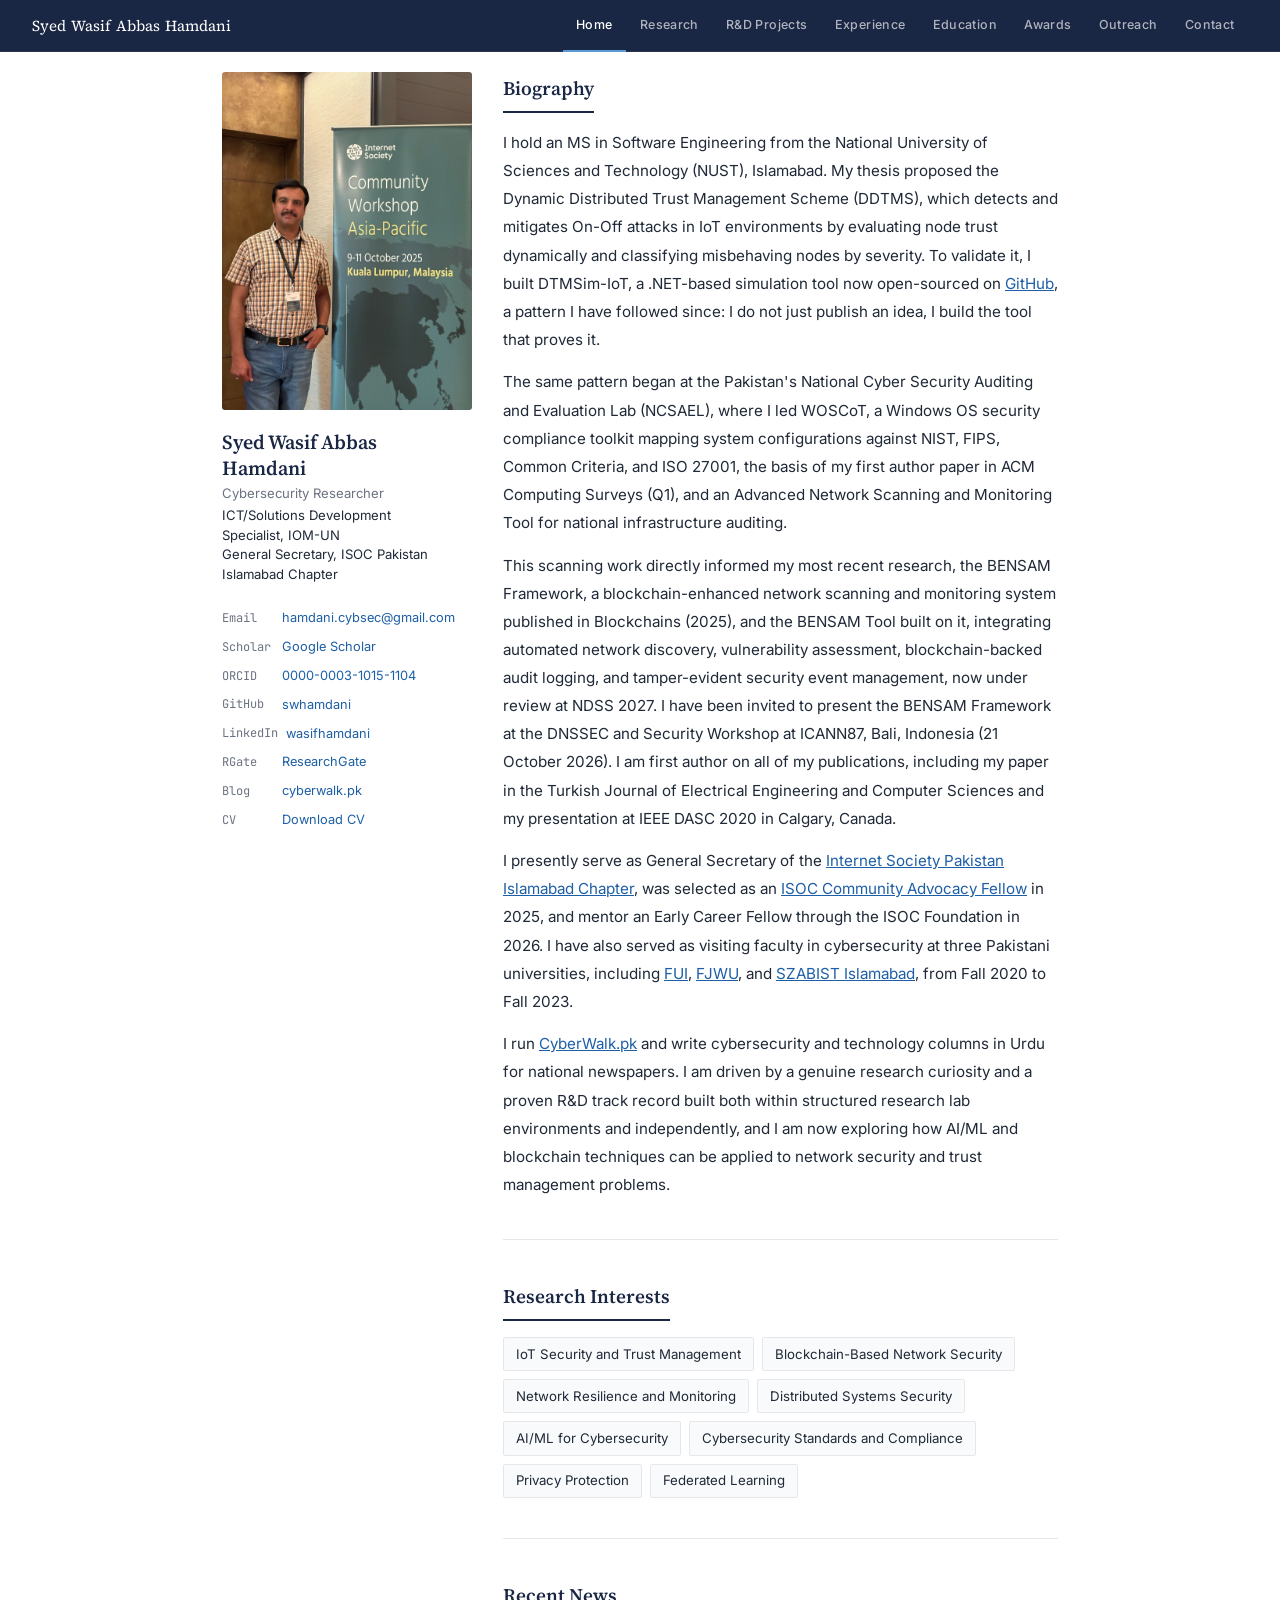
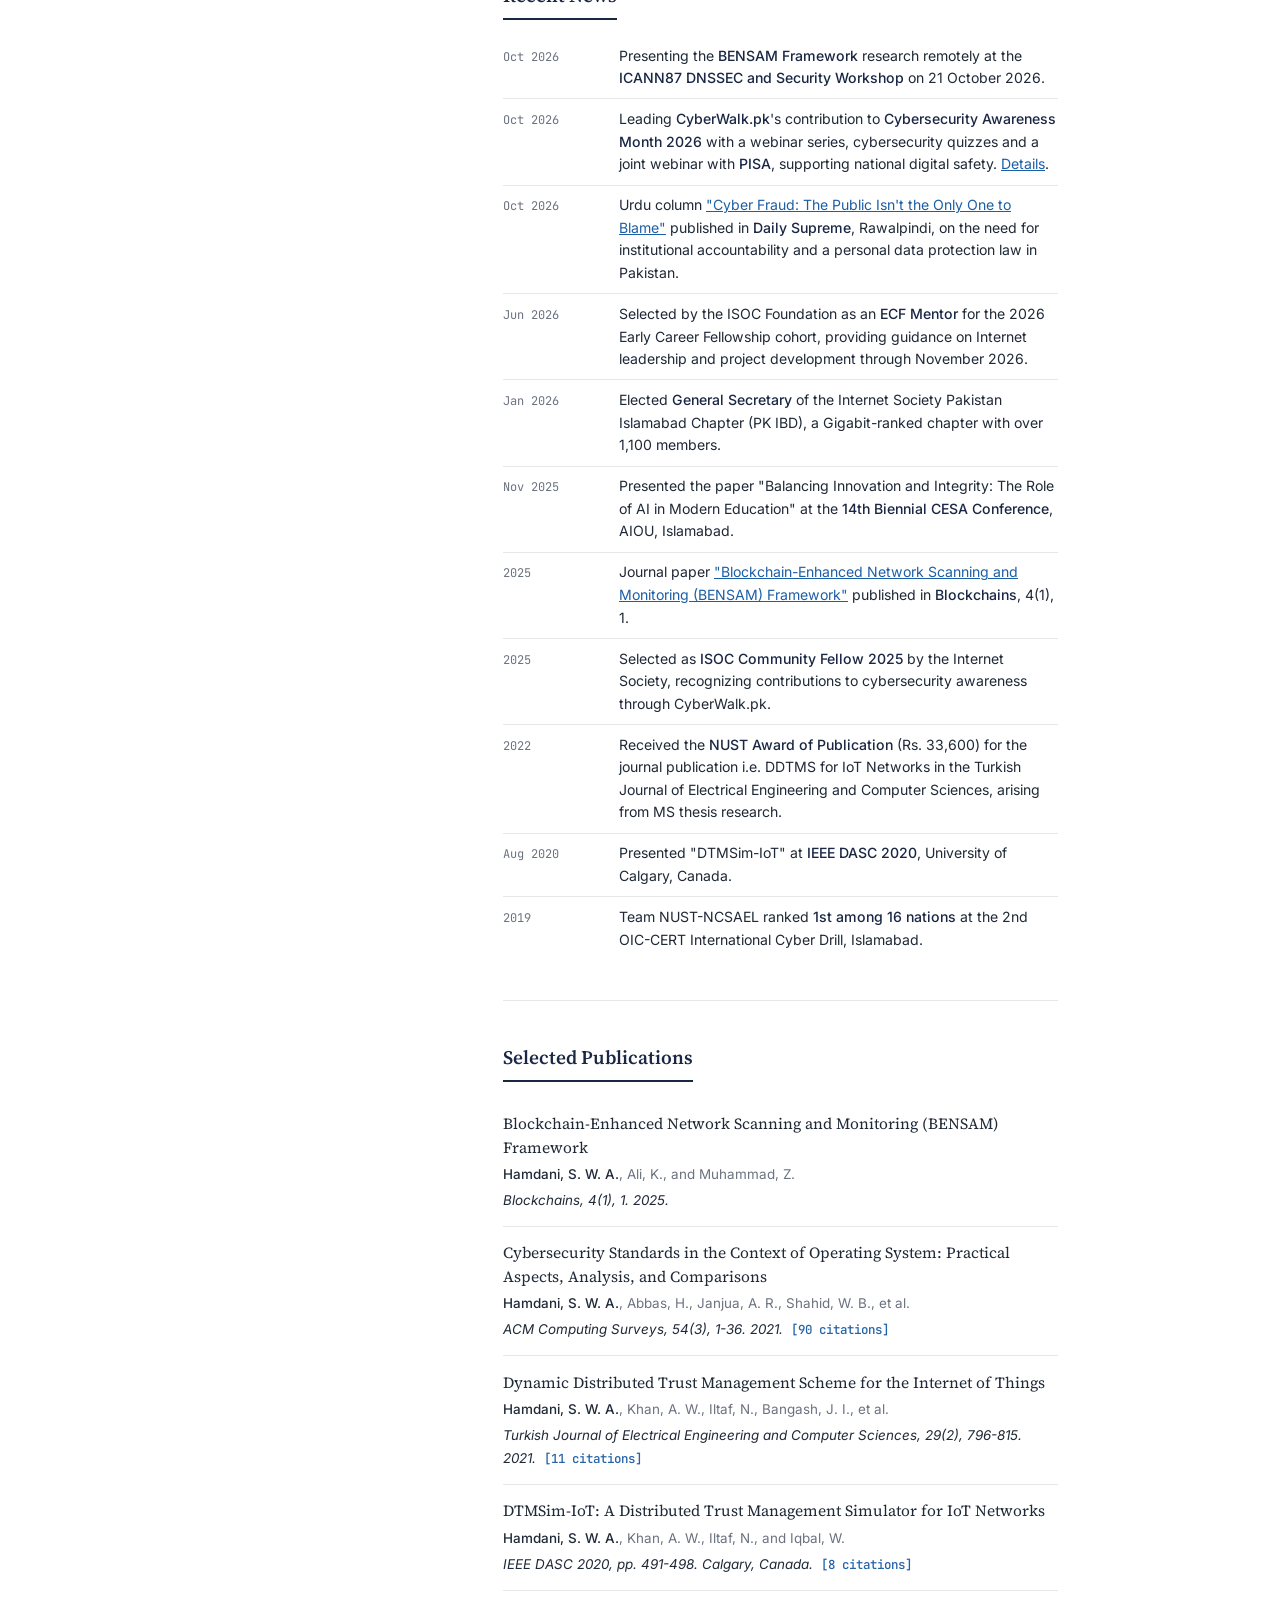
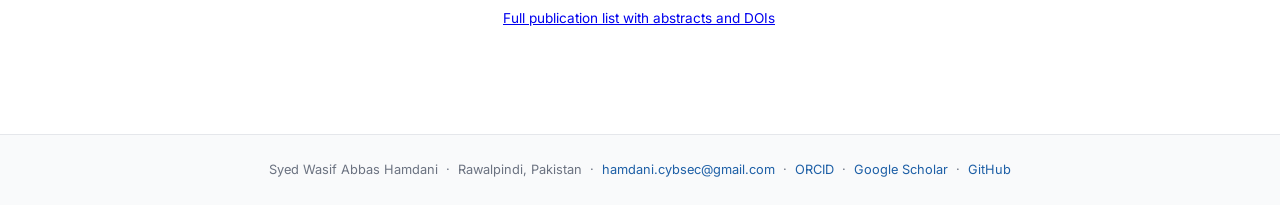
==== index.html @ 5c8330c9 "Update index.html" ====
<!DOCTYPE html>
<html lang="en">
<head>
<meta charset="UTF-8">
<meta name="viewport" content="width=device-width, initial-scale=1.0">
<title>Syed Wasif Abbas Hamdani</title>
<link rel="preconnect" href="https://fonts.googleapis.com">
<link href="https://fonts.googleapis.com/css2?family=Source+Serif+4:ital,wght@0,300;0,400;0,600;1,400&family=Inter:wght@400;500&family=JetBrains+Mono:wght@400;500&display=swap" rel="stylesheet">
<style>
:root {
  --navy:  #1a2744;
  --blue:  #2563a8;
  --link:  #1d5fa6;
  --text:  #1f2937;
  --muted: #6b7280;
  --rule:  #e5e7eb;
  --bg:    #ffffff;
  --soft:  #f9fafb;
}
*, *::before, *::after { box-sizing: border-box; margin: 0; padding: 0; }
html { scroll-behavior: smooth; }
body {
  font-family: 'Inter', sans-serif;
  background: var(--bg);
  color: var(--text);
  font-size: 15px;
  line-height: 1.7;
}

/* NAV */
nav {
  position: fixed; top: 0; left: 0; right: 0; z-index: 100;
  background: var(--navy);
  padding: 0 2rem;
  display: flex; align-items: center; justify-content: space-between;
  height: 52px;
  border-bottom: 1px solid rgba(255,255,255,0.07);
}
.nav-brand {
  font-family: 'Source Serif 4', serif;
  color: #fff; font-size: 0.95rem; font-weight: 400;
  text-decoration: none; letter-spacing: 0.01em;
}
.nav-links { display: flex; }
.nav-links a {
  color: rgba(255,255,255,0.65);
  text-decoration: none; font-size: 0.78rem;
  font-weight: 500; letter-spacing: 0.03em;
  padding: 0 0.85rem; height: 52px;
  display: flex; align-items: center;
  border-bottom: 2px solid transparent;
  transition: color 0.15s, border-color 0.15s;
}
.nav-links a:hover, .nav-links a.active {
  color: #fff; border-bottom-color: #5b9bd5;
}
.nav-toggle {
  display: none; flex-direction: column;
  justify-content: center; gap: 5px;
  width: 34px; height: 34px; cursor: pointer;
  background: none; border: none;
}
.nav-toggle span {
  display: block; width: 20px; height: 1.5px;
  background: rgba(255,255,255,0.8);
  transition: transform 0.2s, opacity 0.2s;
}
.nav-toggle.open span:nth-child(1) { transform: translateY(6.5px) rotate(45deg); }
.nav-toggle.open span:nth-child(2) { opacity: 0; }
.nav-toggle.open span:nth-child(3) { transform: translateY(-6.5px) rotate(-45deg); }

/* LAYOUT */
.page-wrap {
  max-width: 900px; margin: 0 auto;
  padding: 4.5rem 2rem 4rem;
  display: grid;
  grid-template-columns: 225px 1fr;
  gap: 3.5rem;
  align-items: start;
}

/* SIDEBAR */
.sidebar { position: sticky; top: 4.5rem; }
.sidebar-photo {
  margin-bottom: 1.2rem;
  line-height: 0;
}
.sidebar-photo-placeholder {
  font-size: 0.72rem; color: var(--muted);
  text-align: center; padding: 1rem;
  font-family: 'JetBrains Mono', monospace;
  line-height: 1.5;
}
.sidebar-name {
  font-family: 'Source Serif 4', serif;
  font-size: 1.25rem; font-weight: 600;
  color: var(--navy); margin-bottom: 0.2rem;
  line-height: 1.3;
}
.sidebar-title {
  font-size: 0.82rem; color: var(--muted);
  margin-bottom: 0.15rem; line-height: 1.5;
}
.sidebar-org {
  font-size: 0.82rem; color: var(--text);
  margin-bottom: 1.2rem; line-height: 1.5;
}
.sidebar-links { list-style: none; }
.sidebar-links li {
  display: flex; align-items: center; gap: 0.5rem;
  padding: 0.22rem 0;
  font-size: 0.8rem;
}
.sidebar-links a {
  color: var(--link); text-decoration: none;
}
.sidebar-links a:hover { text-decoration: underline; }
.sidebar-links .lbl {
  color: var(--muted); font-size: 0.75rem;
  min-width: 52px; font-family: 'JetBrains Mono', monospace;
}

/* MAIN CONTENT */
.content section {
  padding-bottom: 2.5rem;
  margin-bottom: 2.5rem;
  border-bottom: 1px solid var(--rule);
}
.content section:last-child { border-bottom: none; margin-bottom: 0; }

.content h2 {
  font-family: 'Source Serif 4', serif;
  font-size: 1.2rem; font-weight: 600;
  color: var(--navy); margin-bottom: 1rem;
  padding-bottom: 0.4rem;
  border-bottom: 2px solid var(--navy);
  display: inline-block;
}

/* BIO */
.bio p { font-size: 0.95rem; line-height: 1.85; margin-bottom: 0.9rem; color: var(--text); }
.bio p:last-child { margin-bottom: 0; }
.bio a { color: var(--link); }
.bio a:hover { text-decoration: underline; }

/* NEWS */
.news-list { list-style: none; }
.news-item {
  display: grid; grid-template-columns: 100px 1fr;
  gap: 1rem; padding: 0.55rem 0;
  border-bottom: 1px solid var(--rule);
  font-size: 0.88rem; line-height: 1.6;
  align-items: baseline;
}
.news-item:last-child { border-bottom: none; }
.news-date {
  font-family: 'JetBrains Mono', monospace;
  font-size: 0.75rem; color: var(--muted);
  white-space: nowrap; padding-top: 0.05rem;
}
.news-text { color: var(--text); }
.news-text a { color: var(--link); }
.news-text a:hover { text-decoration: underline; }
.news-text strong { color: var(--navy); font-weight: 500; }

/* PUBLICATIONS */
.pub-entry {
  padding: 0.9rem 0;
  border-bottom: 1px solid var(--rule);
  font-size: 0.9rem;
}
.pub-entry:last-child { border-bottom: none; }
.pub-title {
  font-family: 'Source Serif 4', serif;
  font-size: 0.97rem; color: var(--text);
  margin-bottom: 0.25rem; line-height: 1.5;
}
.pub-title a { color: var(--text); text-decoration: none; }
.pub-title a:hover { color: var(--link); text-decoration: underline; }
.pub-authors { font-size: 0.84rem; color: var(--muted); margin-bottom: 0.2rem; }
.pub-authors strong { color: var(--text); font-weight: 500; }
.pub-venue {
  font-size: 0.84rem; color: var(--text);
  font-style: italic;
}
.pub-venue .pub-note {
  font-style: normal; font-size: 0.78rem;
  color: var(--blue); font-weight: 500;
  font-family: 'JetBrains Mono', monospace;
  margin-left: 0.5rem;
}

/* INTERESTS */
.interests-list {
  list-style: none;
  display: flex; flex-wrap: wrap; gap: 0.5rem;
}
.interests-list li {
  font-size: 0.83rem; color: var(--text);
  background: var(--soft);
  border: 1px solid var(--rule);
  padding: 0.3rem 0.75rem;
  border-radius: 2px;
}

/* FOOTER */
footer {
  background: var(--soft); border-top: 1px solid var(--rule);
  padding: 1.5rem 2rem;
  text-align: center; font-size: 0.8rem; color: var(--muted);
}
footer a { color: var(--link); text-decoration: none; }
footer a:hover { text-decoration: underline; }

/* MOBILE */
@media (max-width: 700px) {
  nav { padding: 0 1.2rem; }
  .nav-toggle { display: flex; }
  .nav-links {
    display: none; position: fixed;
    top: 52px; left: 0; right: 0;
    background: var(--navy);
    flex-direction: column;
    border-top: 1px solid rgba(255,255,255,0.08);
    z-index: 99;
  }
  .nav-links.open { display: flex; }
  .nav-links a {
    height: 48px; padding: 0 1.5rem;
    border-bottom: 1px solid rgba(255,255,255,0.06);
    font-size: 0.85rem;
  }
  .page-wrap {
    grid-template-columns: 1fr;
    padding: 4rem 1.3rem 3rem;
    gap: 2rem;
  }
  .sidebar { position: static; }
  .sidebar-photo img { width: 175px; height: auto; }
  .news-item { grid-template-columns: 80px 1fr; gap: 0.6rem; }
}
</style>
</head>
<body>

<nav>
  <a href="index.html" class="nav-brand">Syed Wasif Abbas Hamdani</a>
  <button class="nav-toggle" id="navToggle" aria-label="Toggle menu">
    <span></span><span></span><span></span>
  </button>
  <div class="nav-links" id="navLinks">
    <a href="index.html" class="active">Home</a>
    <a href="research.html">Research</a>
    <a href="projects.html">R&D Projects</a>
    <a href="experience.html">Experience</a>
    <a href="education.html">Education</a>
    <a href="awards.html">Awards</a>
    <a href="outreach.html">Outreach</a>
    <a href="contact.html">Contact</a>
  </div>
</nav>

<div class="page-wrap">

  <!-- SIDEBAR -->
  <aside class="sidebar">
    <div class="sidebar-photo">
      <img src="Wasif.jpg" alt="Syed Wasif Abbas Hamdani" style="width:250px;height:auto;border-radius:3px;display:block;">
    </div>
    <div class="sidebar-name">Syed Wasif Abbas Hamdani</div>
    <div class="sidebar-title">Cybersecurity Researcher</div>
    <div class="sidebar-org">ICT/Solutions Development Specialist, IOM-UN<br>General Secretary, ISOC Pakistan Islamabad Chapter</div>
    <ul class="sidebar-links">
      <li><span class="lbl">Email</span><a href="mailto:hamdani.cybsec@gmail.com">hamdani.cybsec@gmail.com</a></li>
      <li><span class="lbl">Scholar</span><a href="https://scholar.google.com/citations?user=LyV-tMEAAAAJ&hl=en" target="_blank">Google Scholar</a></li>
      <li><span class="lbl">ORCID</span><a href="https://orcid.org/0000-0003-1015-1104" target="_blank">0000-0003-1015-1104</a></li>
      <li><span class="lbl">GitHub</span><a href="https://github.com/swhamdani" target="_blank">swhamdani</a></li>
      <li><span class="lbl">LinkedIn</span><a href="https://www.linkedin.com/in/wasifhamdani/" target="_blank">wasifhamdani</a></li>
      <li><span class="lbl">RGate</span><a href="https://www.researchgate.net/profile/Syed-Wasif-Abbas-Hamdani-2" target="_blank">ResearchGate</a></li>
      <li><span class="lbl">Blog</span><a href="https://cyberwalk.pk" target="_blank">cyberwalk.pk</a></li>
      <li><span class="lbl">CV</span><a href="contact.html">Download CV</a></li>
    </ul>
  </aside>

  <!-- MAIN -->
  <main class="content">

<section>
      <h2>Biography</h2>
       <div class="bio"> 
          <p>I hold an MS in Software Engineering from the National University of Sciences and Technology (NUST), Islamabad. My thesis proposed the Dynamic Distributed Trust Management Scheme (DDTMS), which detects and mitigates On-Off attacks in IoT environments by evaluating node trust dynamically and classifying misbehaving nodes by severity. To validate it, I built DTMSim-IoT, a .NET-based simulation tool now open-sourced on <a href="https://github.com/swhamdani/DTMSim-IoT" target="_blank">GitHub</a>, a pattern I have followed since: I do not just publish an idea, I build the tool that proves it.</p>
          <p>The same pattern began at the Pakistan's National Cyber Security Auditing and Evaluation Lab (NCSAEL), where I led WOSCoT, a Windows OS security compliance toolkit mapping system configurations against NIST, FIPS, Common Criteria, and ISO 27001, the basis of my first author paper in ACM Computing Surveys (Q1), and an Advanced Network Scanning and Monitoring Tool for national infrastructure auditing.</p>
          <p>This scanning work directly informed my most recent research, the BENSAM Framework, a blockchain-enhanced network scanning and monitoring system published in Blockchains (2025), and the BENSAM Tool built on it, integrating automated network discovery, vulnerability assessment, blockchain-backed audit logging, and tamper-evident security event management, now under review at NDSS 2027. I have been invited to present the BENSAM Framework at the DNSSEC and Security Workshop at ICANN87, Bali, Indonesia (21 October 2026). I am first author on all of my publications, including my paper in the Turkish Journal of Electrical Engineering and Computer Sciences and my presentation at IEEE DASC 2020 in Calgary, Canada.</p>
          <p>I presently serve as General Secretary of the <a href="https://isoc.pk" target="_blank">Internet Society Pakistan Islamabad Chapter</a>, was selected as an <a href="https://www.internetsociety.org/fellowships/community/2025-fellows/" target="_blank">ISOC Community Advocacy Fellow</a> in 2025, and mentor an Early Career Fellow through the ISOC Foundation in 2026. I have also served as visiting faculty in cybersecurity at three Pakistani universities, including <a href="https://fui.edu.pk/" target="_blank">FUI</a>, <a href="https://fjwu.edu.pk/" target="_blank">FJWU</a>, and <a href="https://szabist.edu.pk/" target="_blank">SZABIST Islamabad</a>, from Fall 2020 to Fall 2023.</p>
          <p>I run <a href="https://cyberwalk.pk" target="_blank">CyberWalk.pk</a> and write cybersecurity and technology columns in Urdu for national newspapers. I am driven by a genuine research curiosity and a proven R&amp;D track record built both within structured research lab environments and independently, and I am now exploring how AI/ML and blockchain techniques can be applied to network security and trust management problems.</p>
      </div>
  </section>

    <section>
      <h2>Research Interests</h2>
      <ul class="interests-list">
        <li>IoT Security and Trust Management</li>
        <li>Blockchain-Based Network Security</li>
        <li>Network Resilience and Monitoring</li>
        <li>Distributed Systems Security</li>
        <li>AI/ML for Cybersecurity</li>
        <li>Cybersecurity Standards and Compliance</li>
        <li>Privacy Protection</li>
        <li>Federated Learning</li>
      </ul>
    </section>

    <section>
      <h2>Recent News</h2>
      <ul class="news-list">
        <li class="news-item">
          <span class="news-date">Oct 2026</span>
          <span class="news-text">Presenting the <strong>BENSAM Framework</strong> research remotely at the <strong>ICANN87 DNSSEC and Security Workshop</strong> on 21 October 2026.</span>
        </li> 
        <li class="news-item">
          <span class="news-date">Oct 2026</span>
          <span class="news-text">Leading <strong>CyberWalk.pk</strong>'s contribution to <strong>Cybersecurity Awareness Month 2026</strong> with a webinar series, cybersecurity quizzes and a joint webinar with <strong>PISA</strong>, supporting national digital safety. <a href="https://cyberwalk.pk/cybersecurity-awareness-month-2026/" target="_blank">Details</a>.</span>
        </li>
        <li class="news-item">
          <span class="news-date">Oct 2026</span>
          <span class="news-text">Urdu column <a href="https://lnkd.in/p/dSUcxvEj" target="_blank">"Cyber Fraud: The Public Isn't the Only One to Blame"</a> published in <strong>Daily Supreme</strong>, Rawalpindi, on the need for institutional accountability and a personal data protection law in Pakistan.</span>
        </li>
        <li class="news-item">
          <span class="news-date">Jun 2026</span>
          <span class="news-text">Selected by the ISOC Foundation as an <strong>ECF Mentor</strong> for the 2026 Early Career Fellowship cohort, providing guidance on Internet leadership and project development through November 2026.</span>
        </li>
        <li class="news-item">
          <span class="news-date">Jan 2026</span>
          <span class="news-text">Elected <strong>General Secretary</strong> of the Internet Society Pakistan Islamabad Chapter (PK IBD), a Gigabit-ranked chapter with over 1,100 members.</span>
        </li>
        <li class="news-item">
          <span class="news-date">Nov 2025</span>
          <span class="news-text">Presented the paper "Balancing Innovation and Integrity: The Role of AI in Modern Education" at the <strong>14th Biennial CESA Conference</strong>, AIOU, Islamabad.</span>
        </li>
        <li class="news-item">
          <span class="news-date">2025</span>
          <span class="news-text">Journal paper <a href="https://www.mdpi.com/2813-5288/4/1/1" target="_blank">"Blockchain-Enhanced Network Scanning and Monitoring (BENSAM) Framework"</a> published in <strong>Blockchains</strong>, 4(1), 1.</span>
        </li>
        <li class="news-item">
          <span class="news-date">2025</span>
          <span class="news-text">Selected as <strong>ISOC Community Fellow 2025</strong> by the Internet Society, recognizing contributions to cybersecurity awareness through CyberWalk.pk.</span>
        </li>
        <li class="news-item">
          <span class="news-date">2022</span>
          <span class="news-text">Received the <strong>NUST Award of Publication</strong> (Rs. 33,600) for the journal publication i.e. DDTMS for IoT Networks in the Turkish Journal of Electrical Engineering and Computer Sciences, arising from MS thesis research.</span>
        </li>
        <li class="news-item">
          <span class="news-date">Aug 2020</span>
          <span class="news-text">Presented "DTMSim-IoT" at <strong>IEEE DASC 2020</strong>, University of Calgary, Canada.</span>
        </li>
        <li class="news-item">
          <span class="news-date">2019</span>
          <span class="news-text">Team NUST-NCSAEL ranked <strong>1st among 16 nations</strong> at the 2nd OIC-CERT International Cyber Drill, Islamabad.</span>
        </li>
      </ul>
    </section>

    <section>
      <h2>Selected Publications</h2>

      <div class="pub-entry">
        <div class="pub-title"><a href="https://www.mdpi.com/2813-5288/4/1/1" target="_blank">Blockchain-Enhanced Network Scanning and Monitoring (BENSAM) Framework</a></div>
        <div class="pub-authors"><strong>Hamdani, S. W. A.</strong>, Ali, K., and Muhammad, Z.</div>
        <div class="pub-venue">Blockchains, 4(1), 1. 2025.</div>
      </div>

      <div class="pub-entry">
        <div class="pub-title"><a href="https://dl.acm.org/doi/10.1145/3442480" target="_blank">Cybersecurity Standards in the Context of Operating System: Practical Aspects, Analysis, and Comparisons</a></div>
        <div class="pub-authors"><strong>Hamdani, S. W. A.</strong>, Abbas, H., Janjua, A. R., Shahid, W. B., et al.</div>
        <div class="pub-venue">ACM Computing Surveys, 54(3), 1-36. 2021.<span class="pub-note">[90 citations]</span></div>
      </div>

      <div class="pub-entry">
        <div class="pub-title"><a href="https://journals.tubitak.gov.tr/elektrik/vol29/iss2/21/" target="_blank">Dynamic Distributed Trust Management Scheme for the Internet of Things</a></div>
        <div class="pub-authors"><strong>Hamdani, S. W. A.</strong>, Khan, A. W., Iltaf, N., Bangash, J. I., et al.</div>
        <div class="pub-venue">Turkish Journal of Electrical Engineering and Computer Sciences, 29(2), 796-815. 2021.<span class="pub-note">[11 citations]</span></div>
      </div>

      <div class="pub-entry">
        <div class="pub-title"><a href="https://ieeexplore.ieee.org/document/9251132/" target="_blank">DTMSim-IoT: A Distributed Trust Management Simulator for IoT Networks</a></div>
        <div class="pub-authors"><strong>Hamdani, S. W. A.</strong>, Khan, A. W., Iltaf, N., and Iqbal, W.</div>
        <div class="pub-venue">IEEE DASC 2020, pp. 491-498. Calgary, Canada.<span class="pub-note">[8 citations]</span></div>
      </div>

      <p style="margin-top:1rem; font-size:0.85rem;"><a href="research.html">Full publication list with abstracts and DOIs</a></p>
    </section>

  </main>
</div>

<footer>
  <p>Syed Wasif Abbas Hamdani &nbsp;·&nbsp; Rawalpindi, Pakistan &nbsp;·&nbsp;
  <a href="mailto:hamdani.cybsec@gmail.com">hamdani.cybsec@gmail.com</a> &nbsp;·&nbsp;
  <a href="https://orcid.org/0000-0003-1015-1104" target="_blank">ORCID</a> &nbsp;·&nbsp;
  <a href="https://scholar.google.com/citations?user=LyV-tMEAAAAJ&hl=en" target="_blank">Google Scholar</a> &nbsp;·&nbsp;
  <a href="https://github.com/swhamdani" target="_blank">GitHub</a>
  </p>
</footer>

<script>
  const toggle = document.getElementById('navToggle');
  const links  = document.getElementById('navLinks');
  toggle.addEventListener('click', () => {
    toggle.classList.toggle('open');
    links.classList.toggle('open');
  });
  links.querySelectorAll('a').forEach(a => a.addEventListener('click', () => {
    toggle.classList.remove('open');
    links.classList.remove('open');
  }));
</script>
</body>
</html>
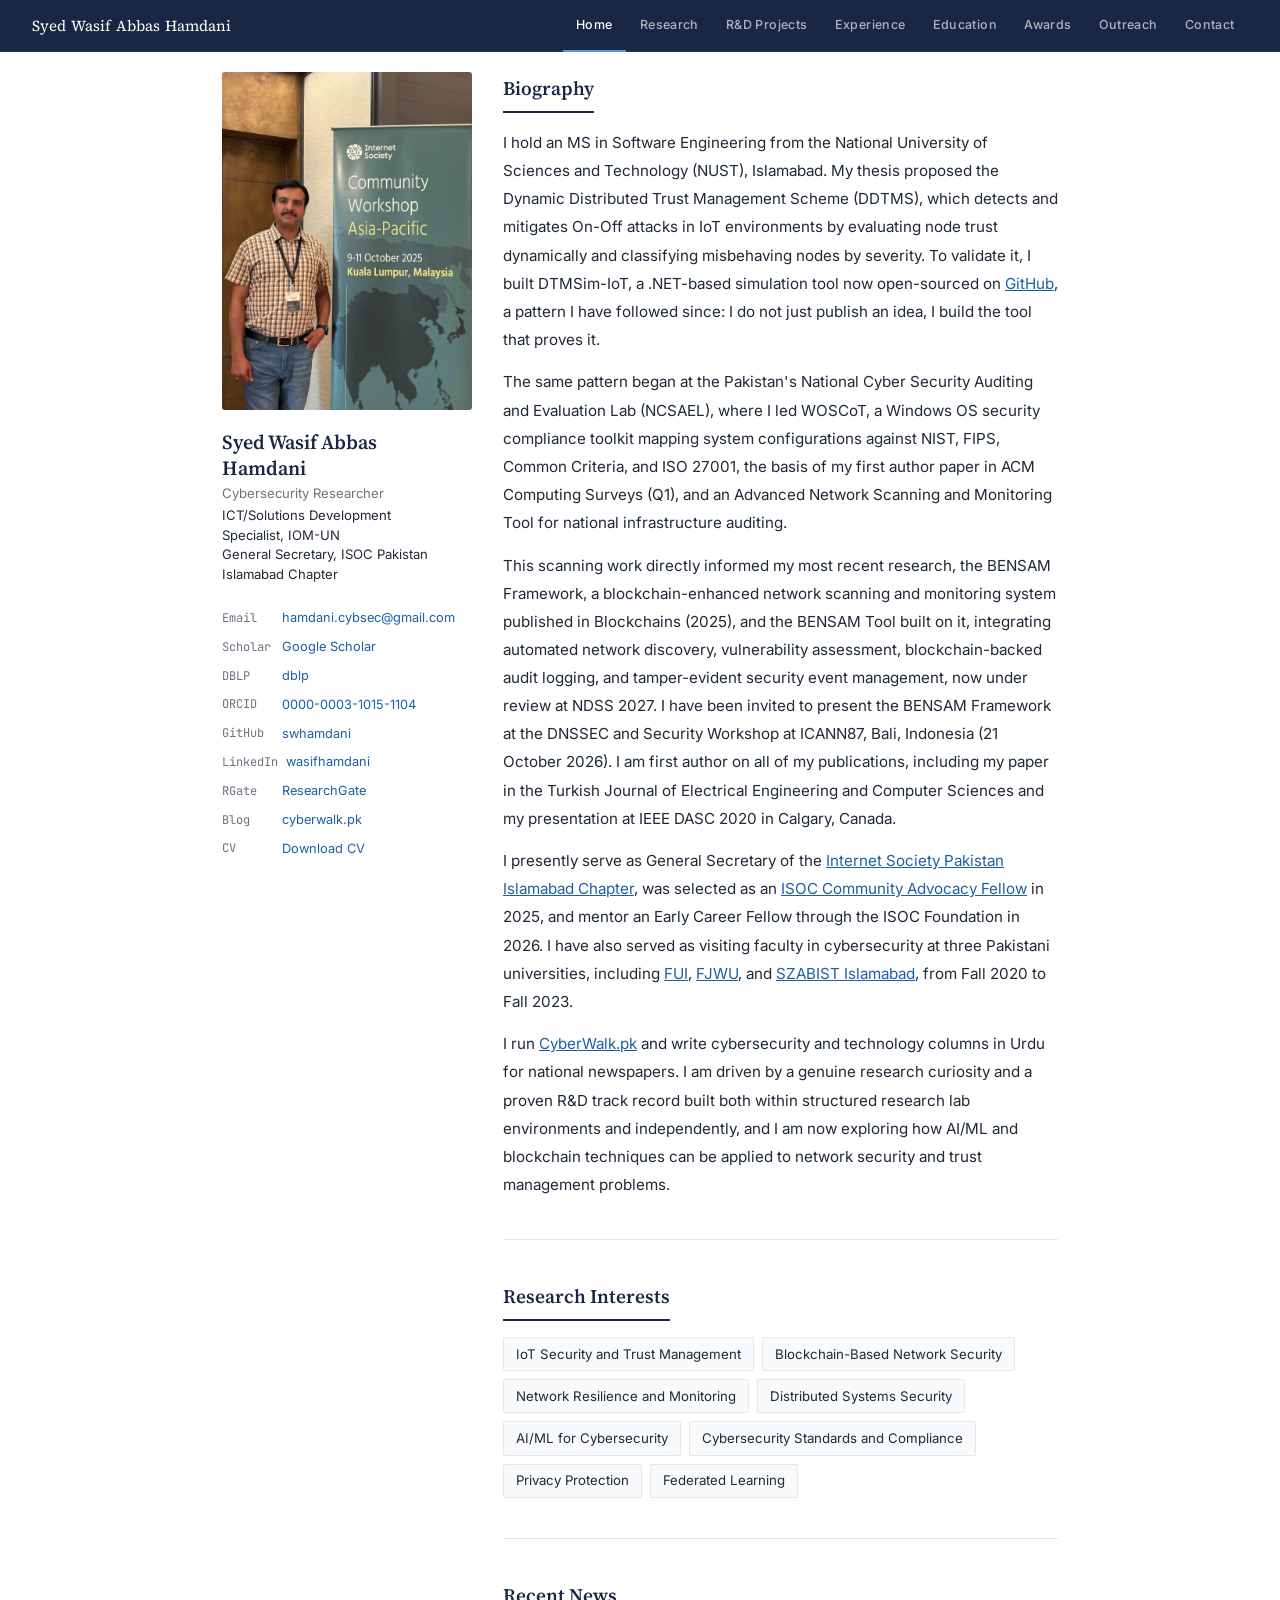
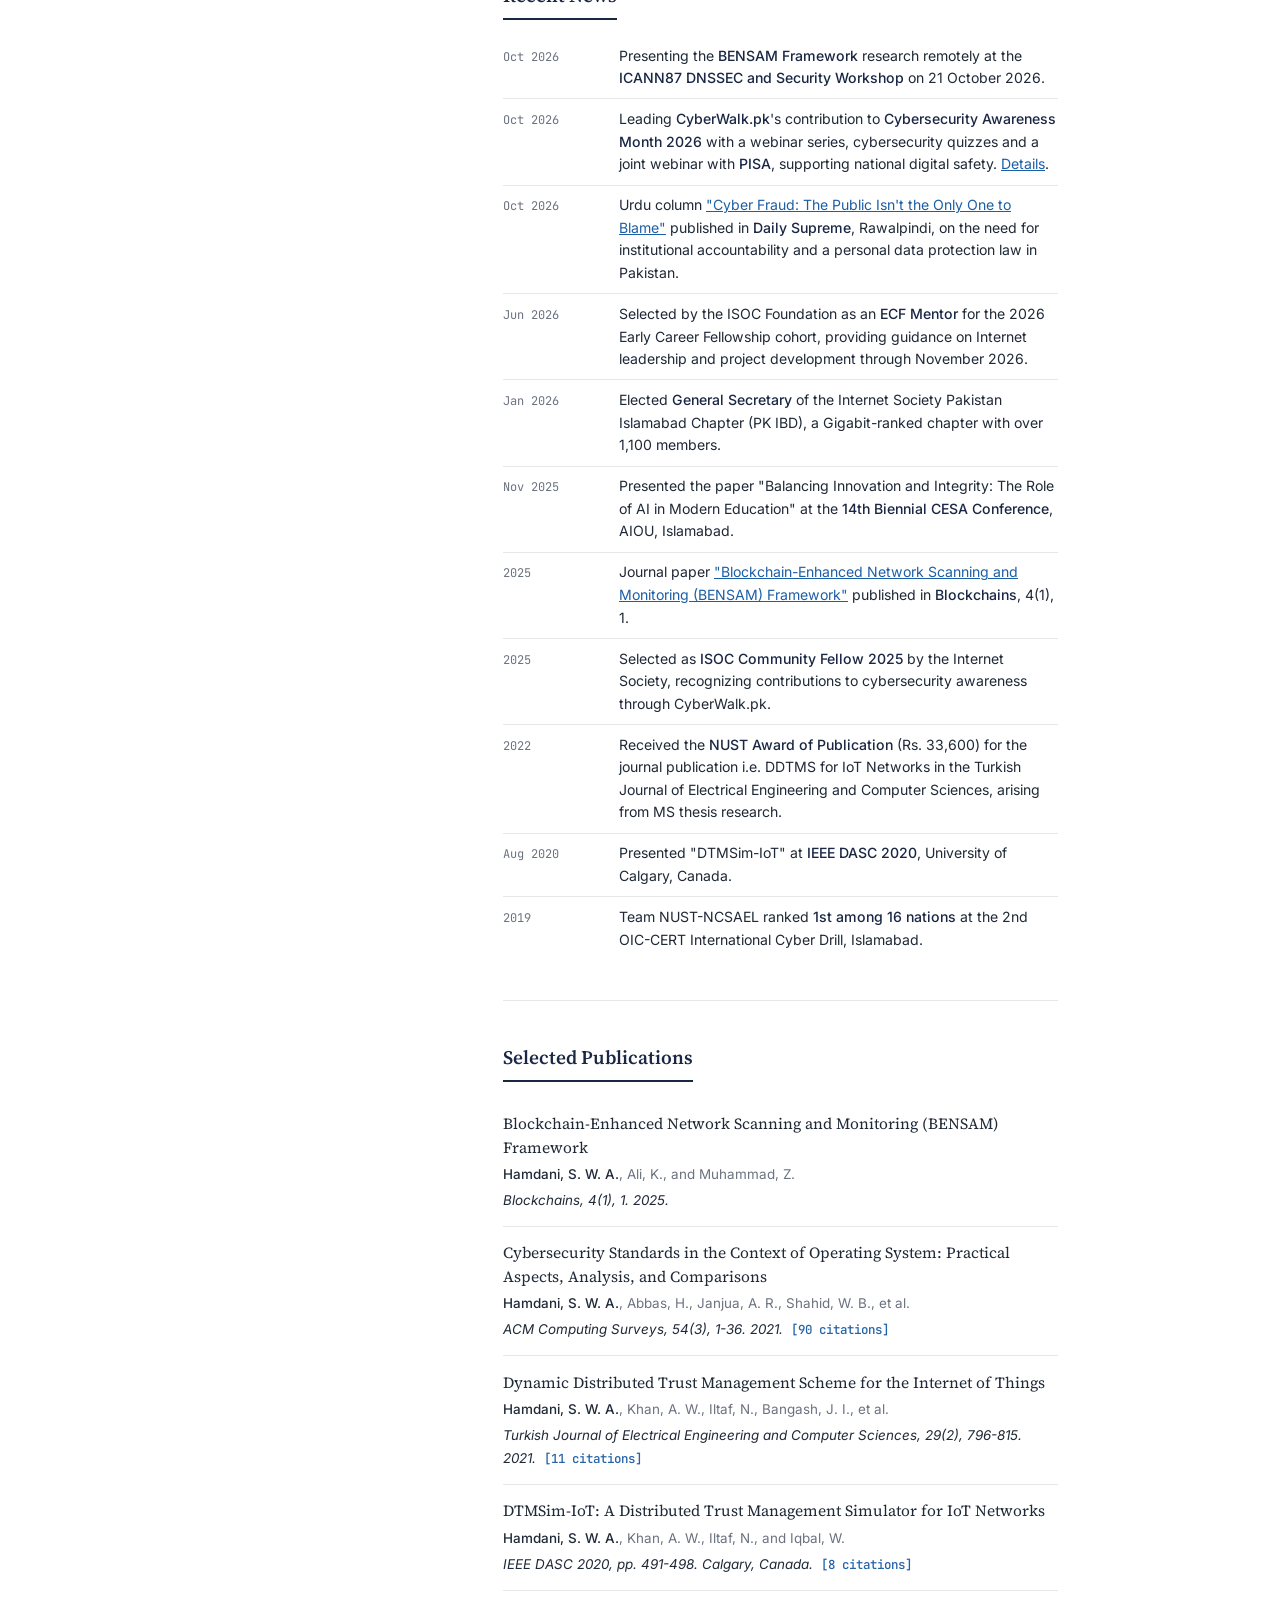
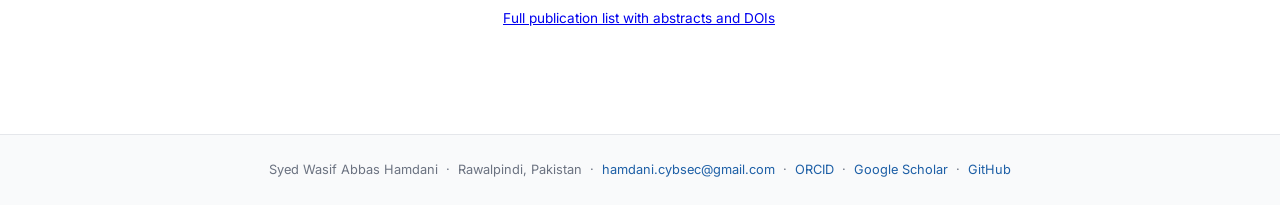
==== commit 6b94c69f: "Update index.html" ====
--- a/index.html
+++ b/index.html
@@ -273,6 +273,7 @@
     <ul class="sidebar-links">
       <li><span class="lbl">Email</span><a href="mailto:hamdani.cybsec@gmail.com">hamdani.cybsec@gmail.com</a></li>
       <li><span class="lbl">Scholar</span><a href="https://scholar.google.com/citations?user=LyV-tMEAAAAJ&hl=en" target="_blank">Google Scholar</a></li>
+      <li><span class="lbl">DBLP</span><a href="https://dblp.org/pid/279/0079.html" target="_blank">dblp</a></li>
       <li><span class="lbl">ORCID</span><a href="https://orcid.org/0000-0003-1015-1104" target="_blank">0000-0003-1015-1104</a></li>
       <li><span class="lbl">GitHub</span><a href="https://github.com/swhamdani" target="_blank">swhamdani</a></li>
       <li><span class="lbl">LinkedIn</span><a href="https://www.linkedin.com/in/wasifhamdani/" target="_blank">wasifhamdani</a></li>
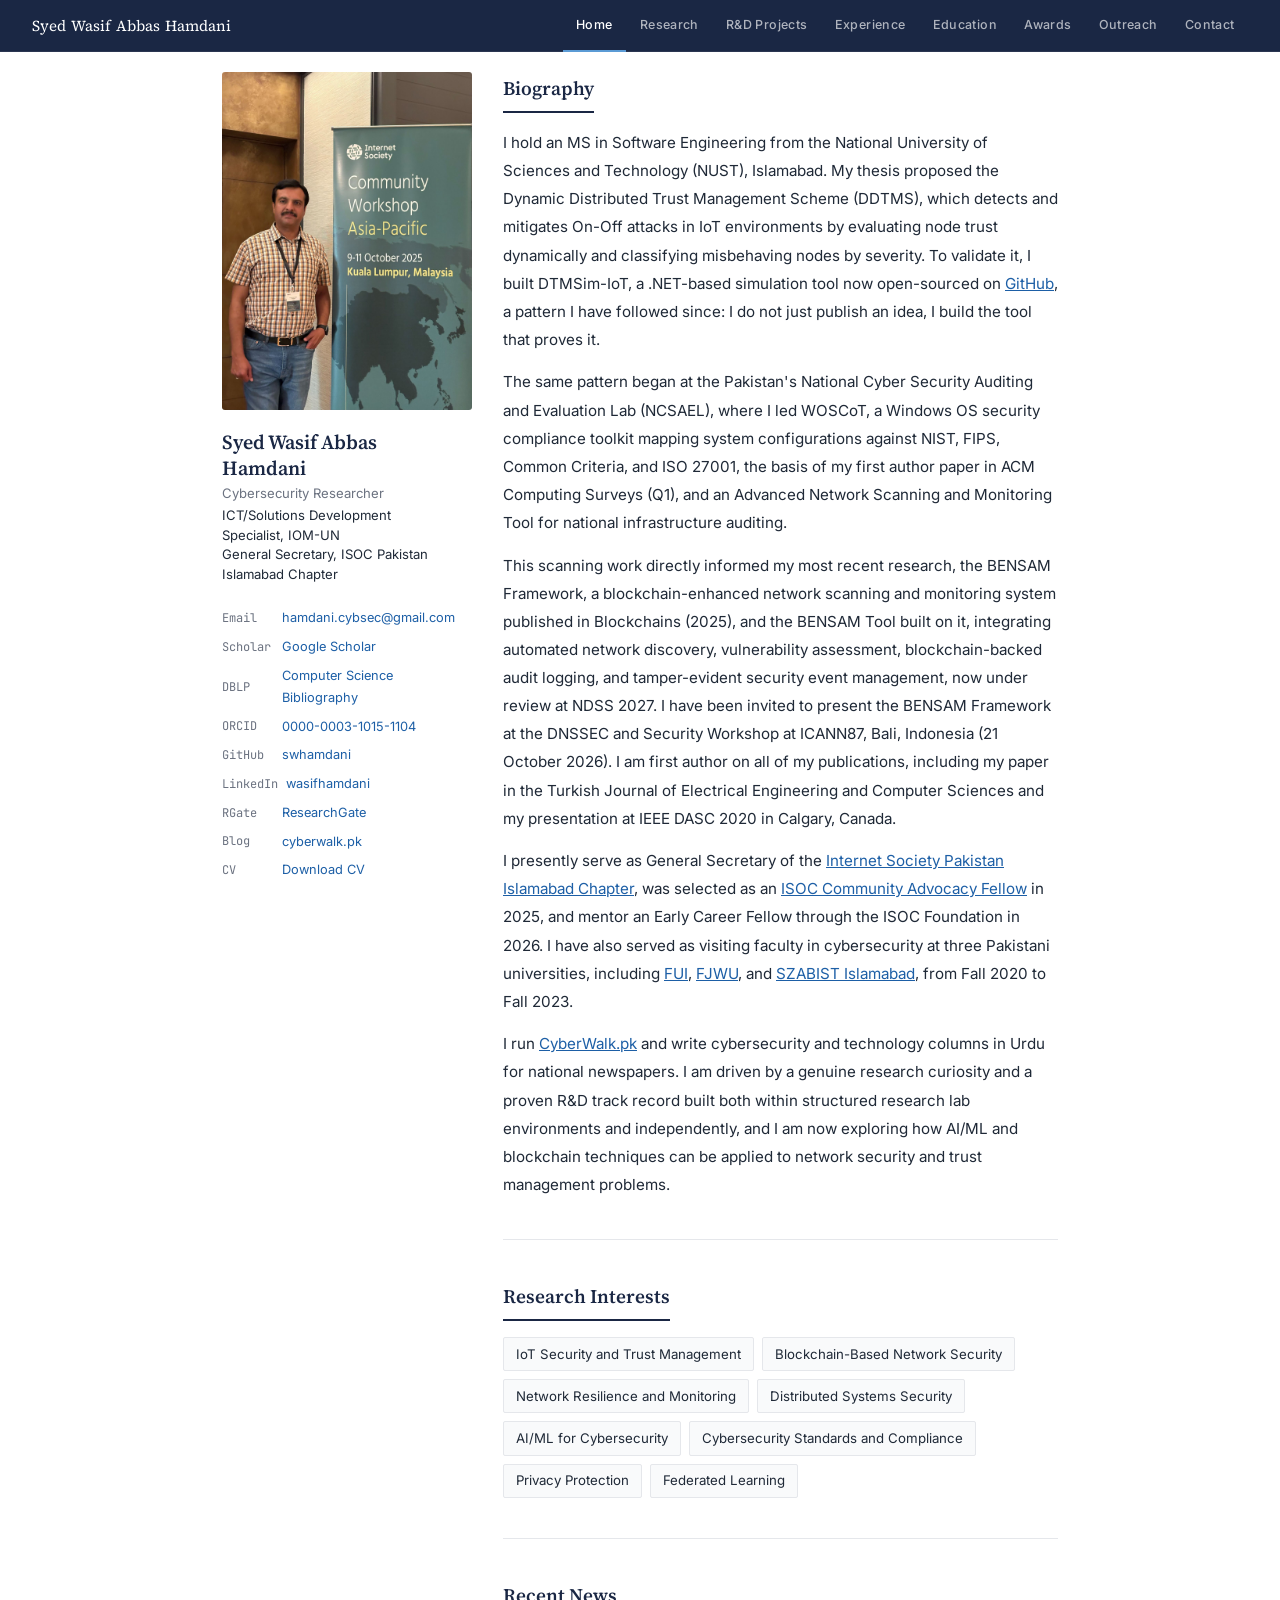
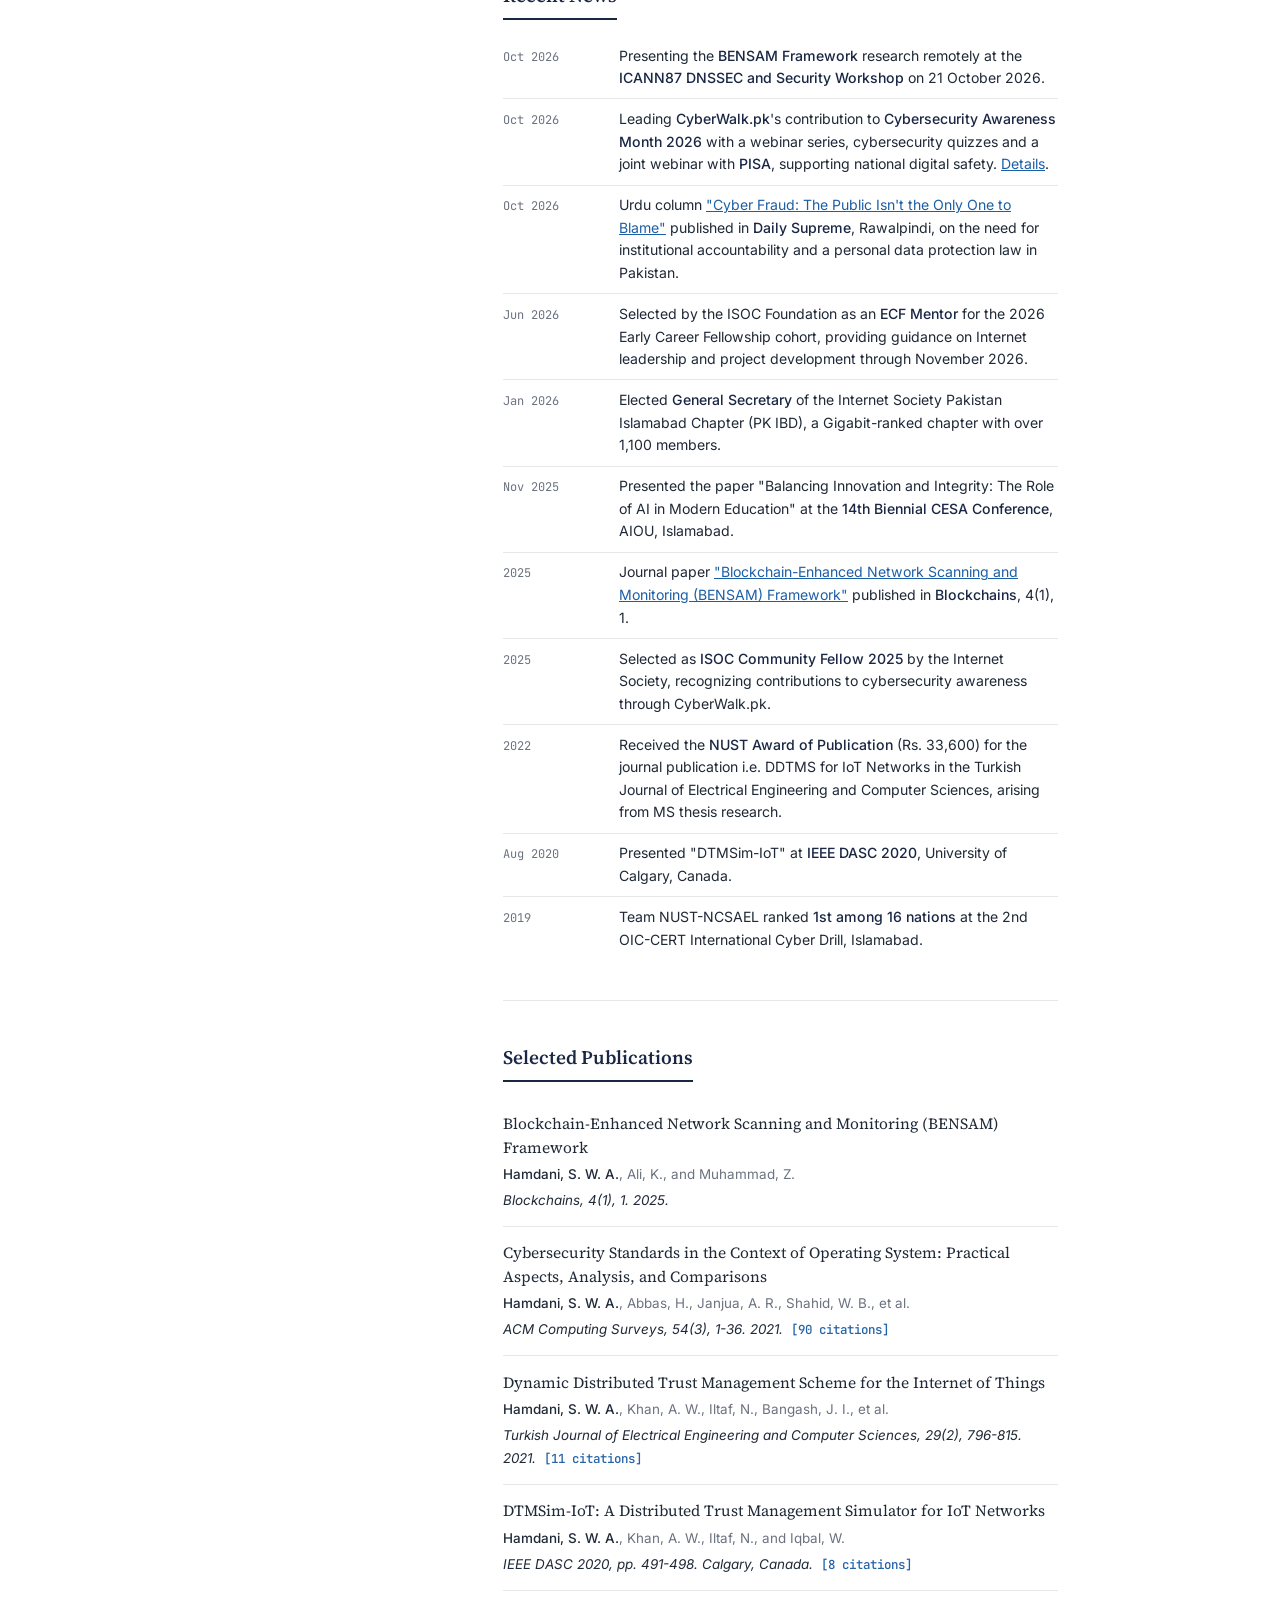
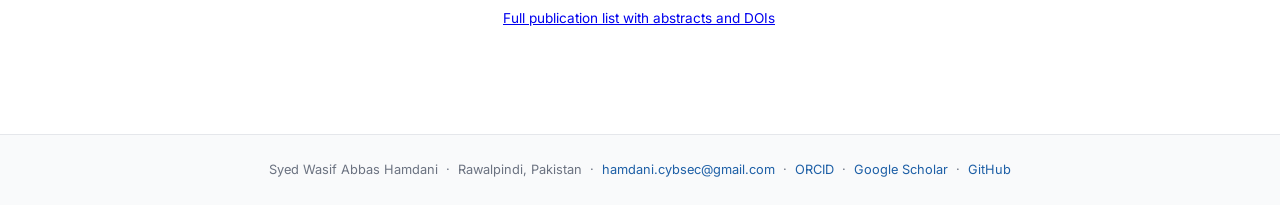
==== commit 5142799a: "Update index.html" ====
--- a/index.html
+++ b/index.html
@@ -273,7 +273,7 @@
     <ul class="sidebar-links">
       <li><span class="lbl">Email</span><a href="mailto:hamdani.cybsec@gmail.com">hamdani.cybsec@gmail.com</a></li>
       <li><span class="lbl">Scholar</span><a href="https://scholar.google.com/citations?user=LyV-tMEAAAAJ&hl=en" target="_blank">Google Scholar</a></li>
-      <li><span class="lbl">DBLP</span><a href="https://dblp.org/pid/279/0079.html" target="_blank">dblp</a></li>
+      <li><span class="lbl">DBLP</span><a href="https://dblp.org/pid/279/0079.html" target="_blank">Computer Science Bibliography</a></li>
       <li><span class="lbl">ORCID</span><a href="https://orcid.org/0000-0003-1015-1104" target="_blank">0000-0003-1015-1104</a></li>
       <li><span class="lbl">GitHub</span><a href="https://github.com/swhamdani" target="_blank">swhamdani</a></li>
       <li><span class="lbl">LinkedIn</span><a href="https://www.linkedin.com/in/wasifhamdani/" target="_blank">wasifhamdani</a></li>
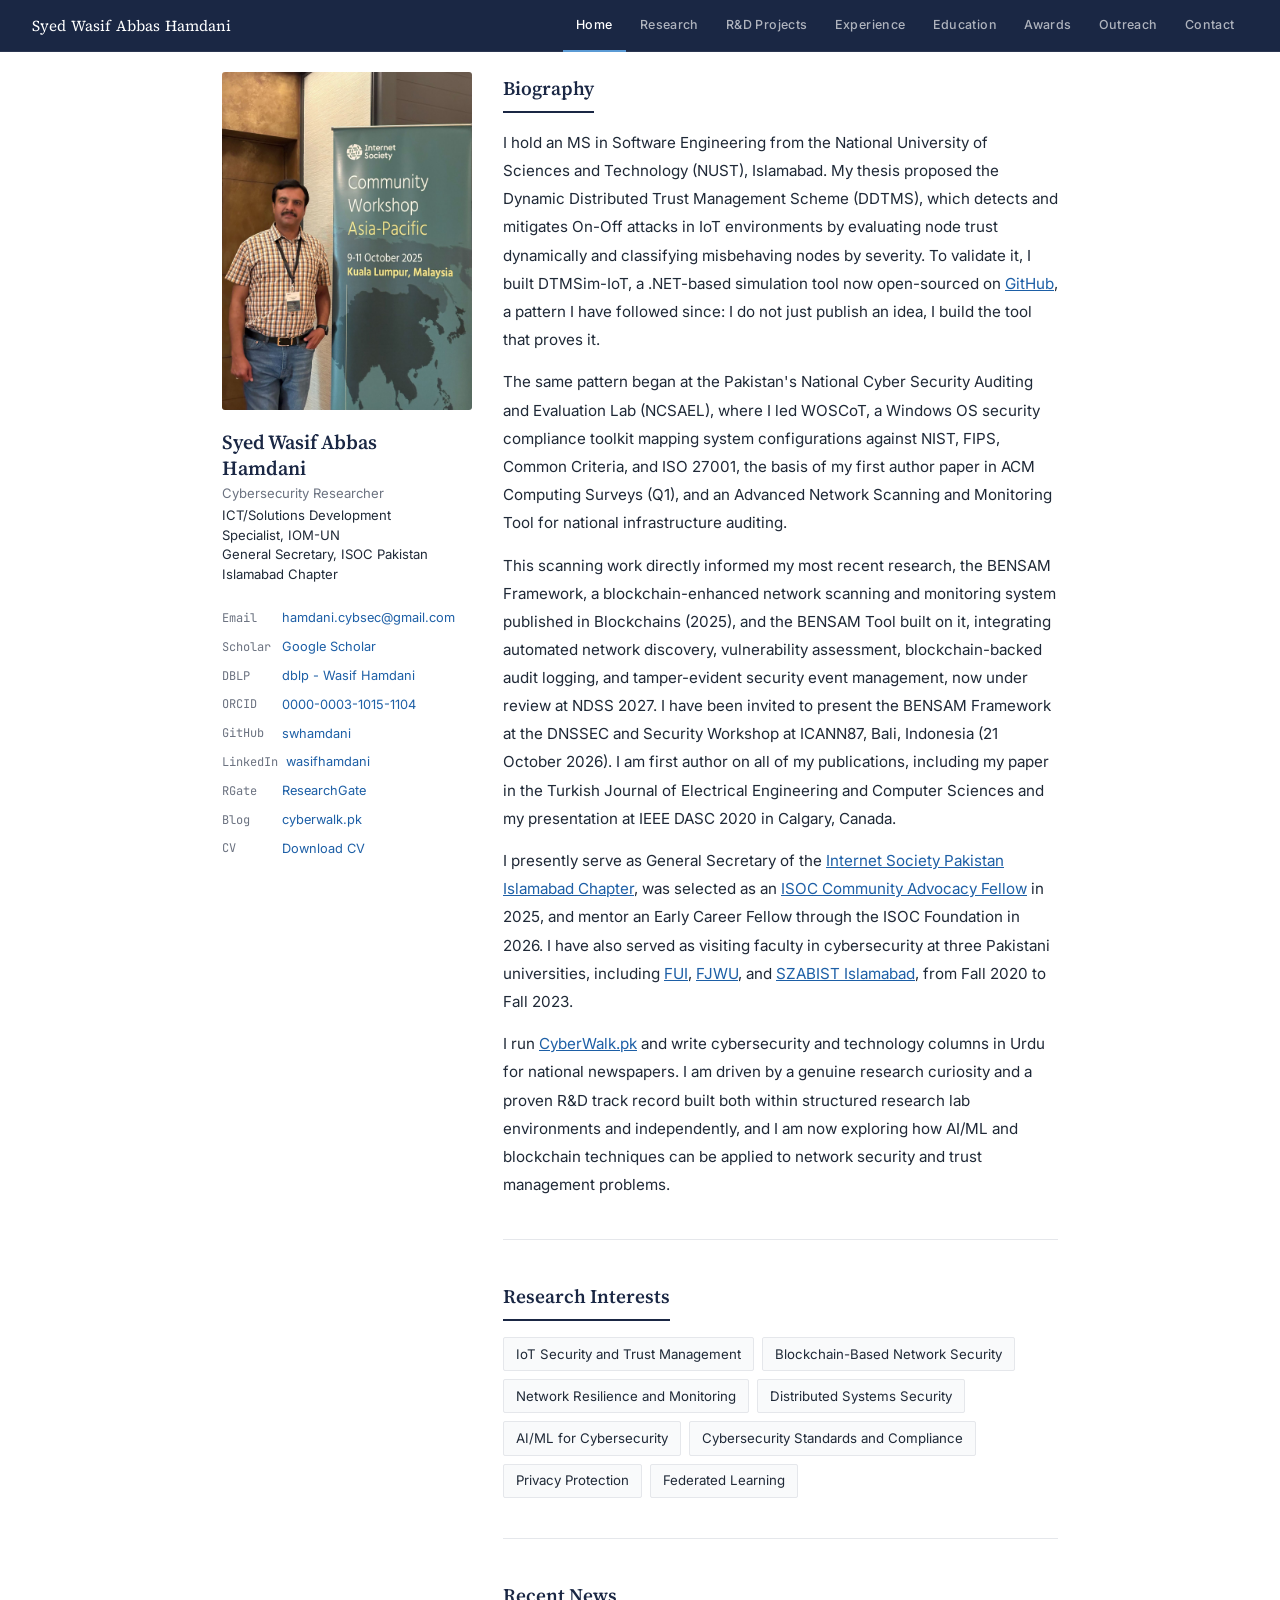
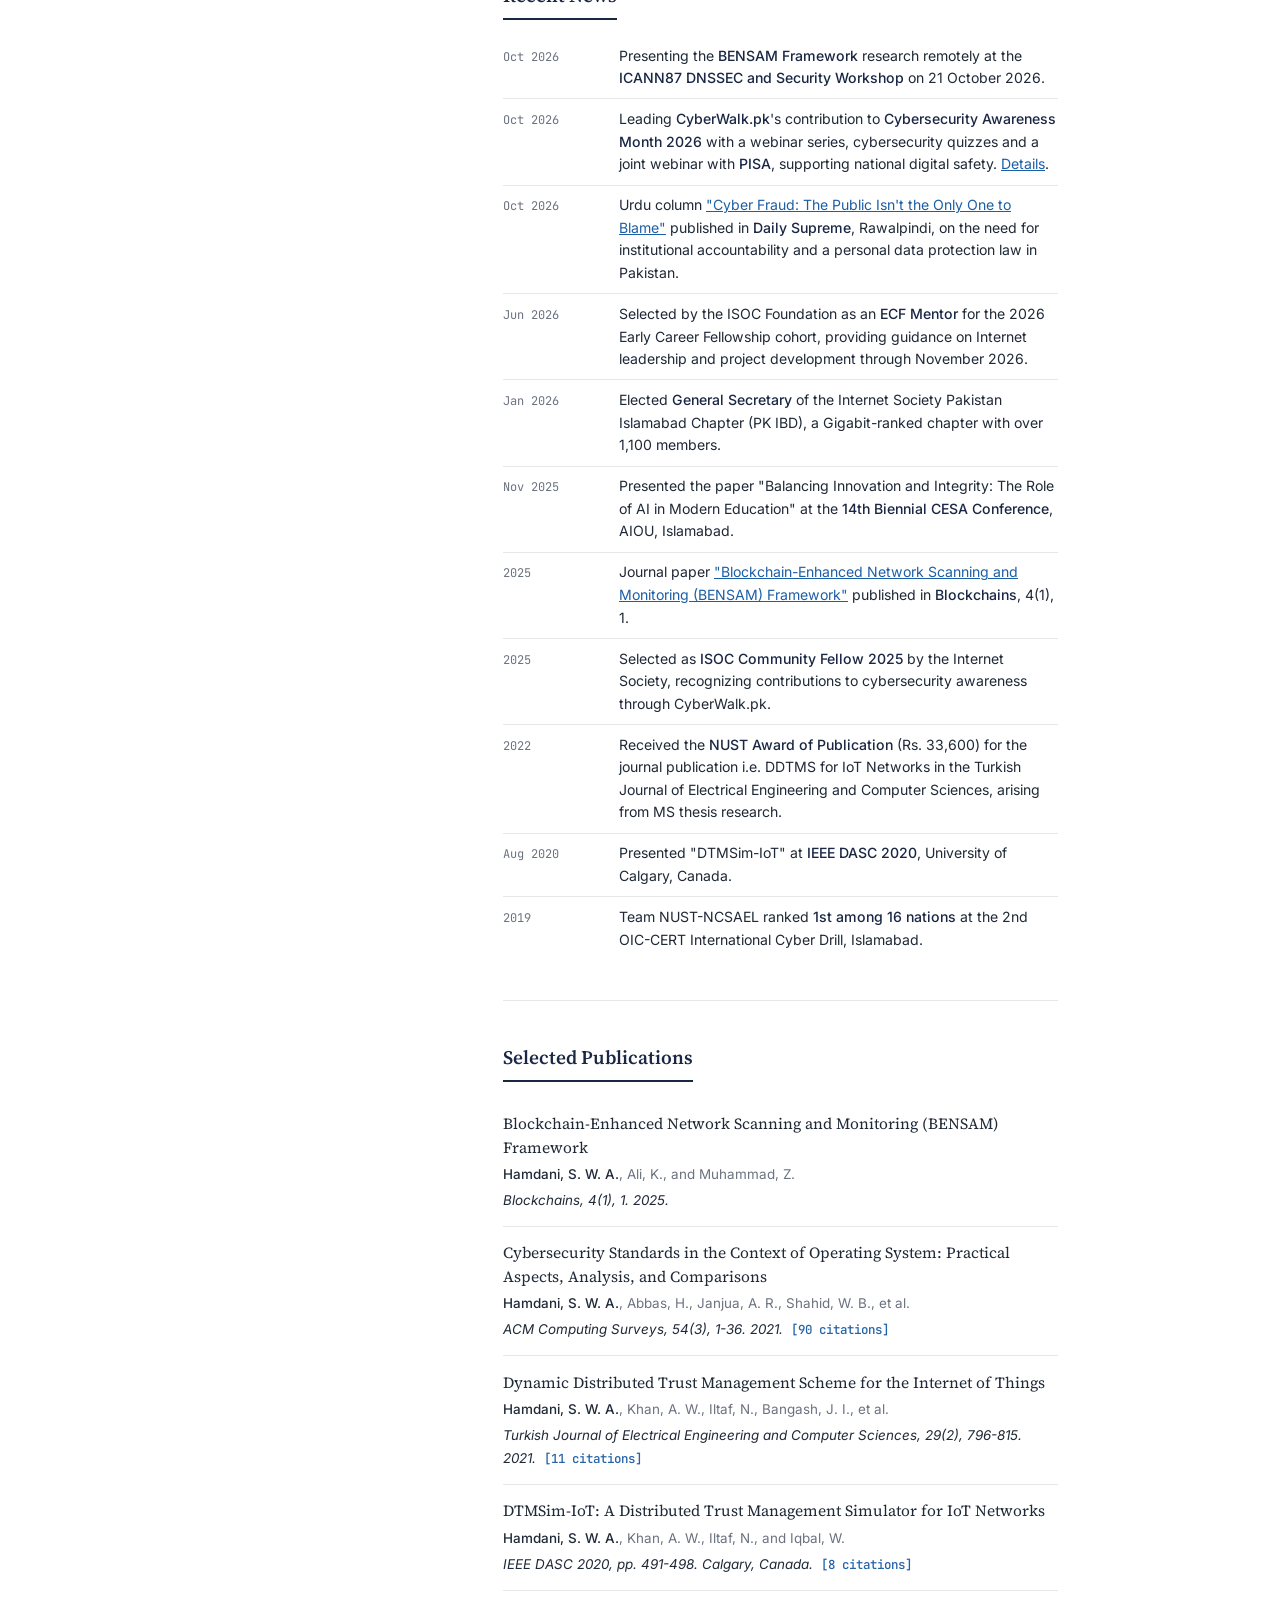
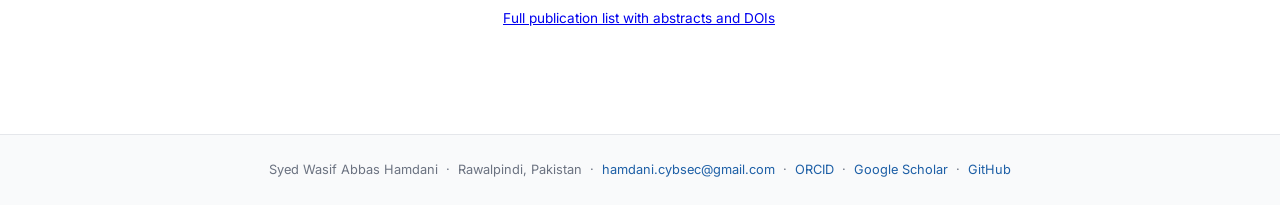
==== commit d9661430: "Update index.html" ====
--- a/index.html
+++ b/index.html
@@ -273,7 +273,7 @@
     <ul class="sidebar-links">
       <li><span class="lbl">Email</span><a href="mailto:hamdani.cybsec@gmail.com">hamdani.cybsec@gmail.com</a></li>
       <li><span class="lbl">Scholar</span><a href="https://scholar.google.com/citations?user=LyV-tMEAAAAJ&hl=en" target="_blank">Google Scholar</a></li>
-      <li><span class="lbl">DBLP</span><a href="https://dblp.org/pid/279/0079.html" target="_blank">Computer Science Bibliography</a></li>
+      <li><span class="lbl">DBLP</span><a href="https://dblp.org/pid/279/0079.html" target="_blank">dblp - Wasif Hamdani</a></li>
       <li><span class="lbl">ORCID</span><a href="https://orcid.org/0000-0003-1015-1104" target="_blank">0000-0003-1015-1104</a></li>
       <li><span class="lbl">GitHub</span><a href="https://github.com/swhamdani" target="_blank">swhamdani</a></li>
       <li><span class="lbl">LinkedIn</span><a href="https://www.linkedin.com/in/wasifhamdani/" target="_blank">wasifhamdani</a></li>
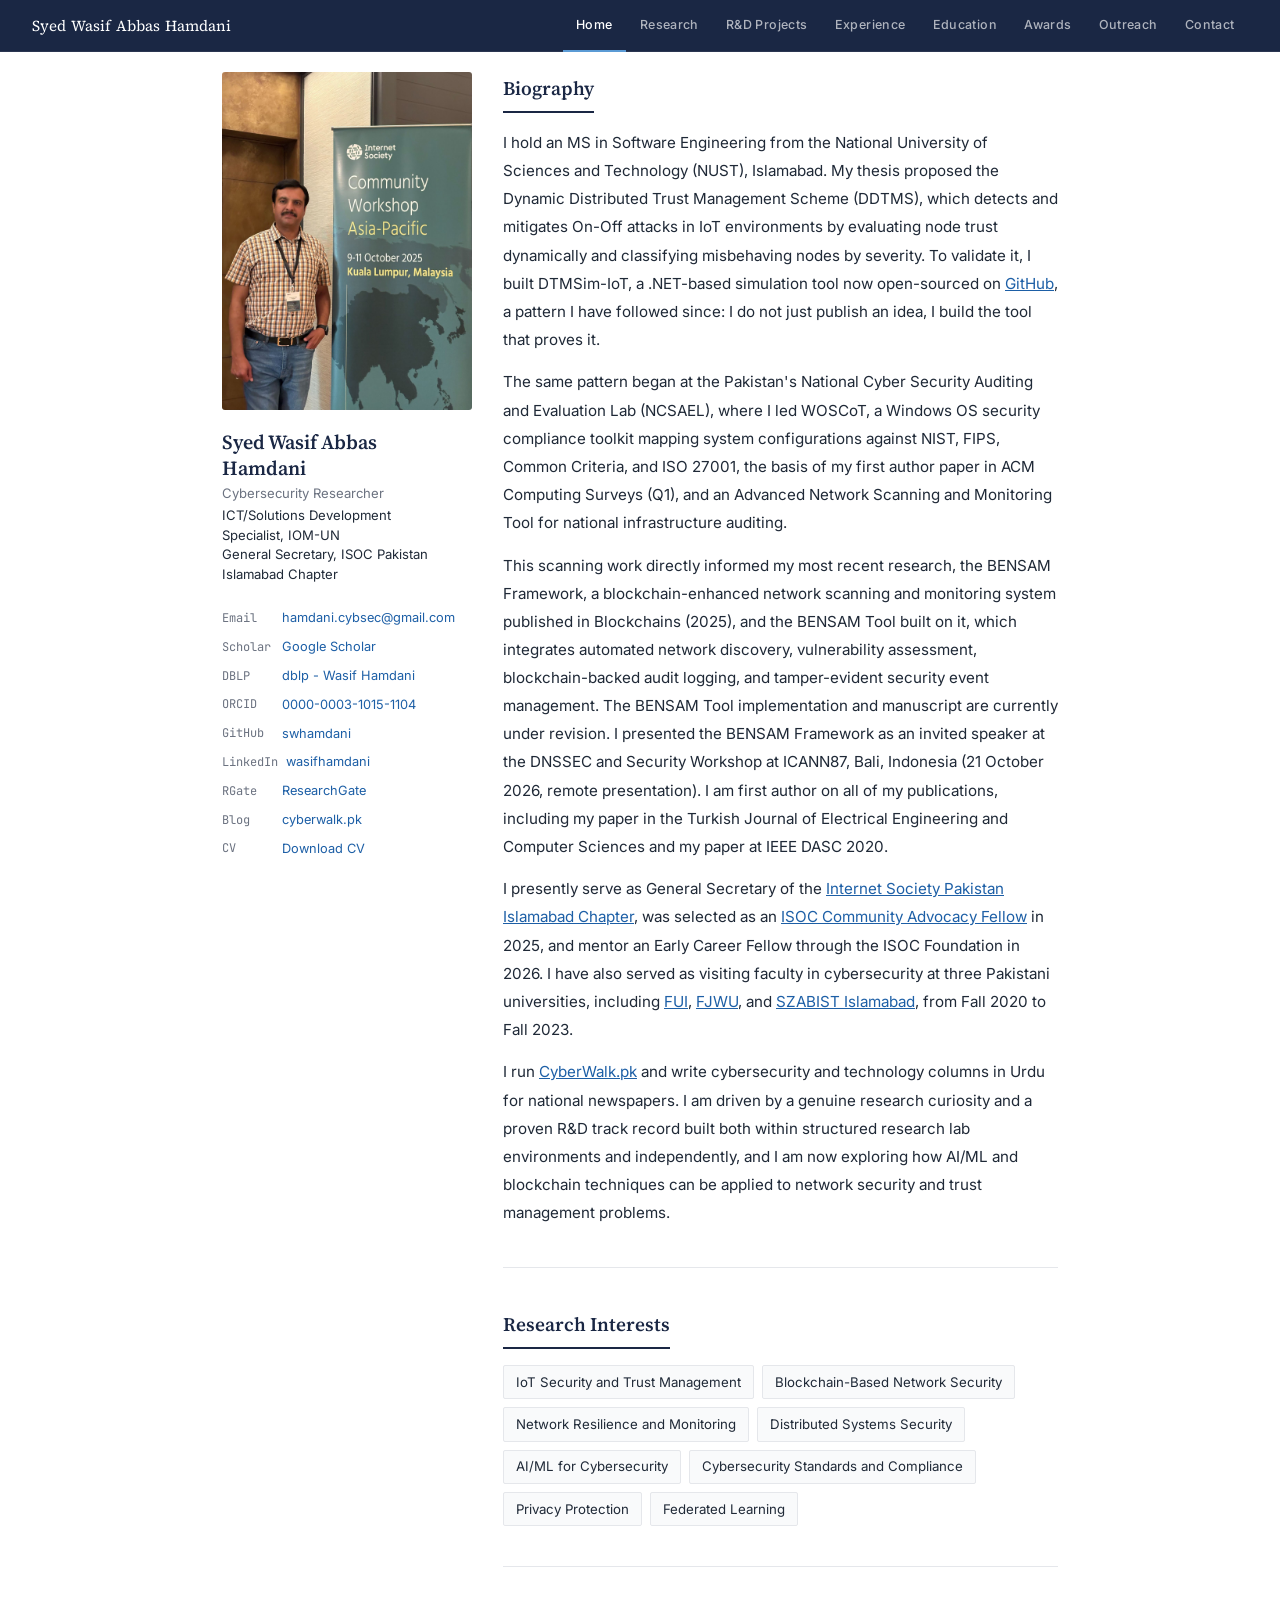
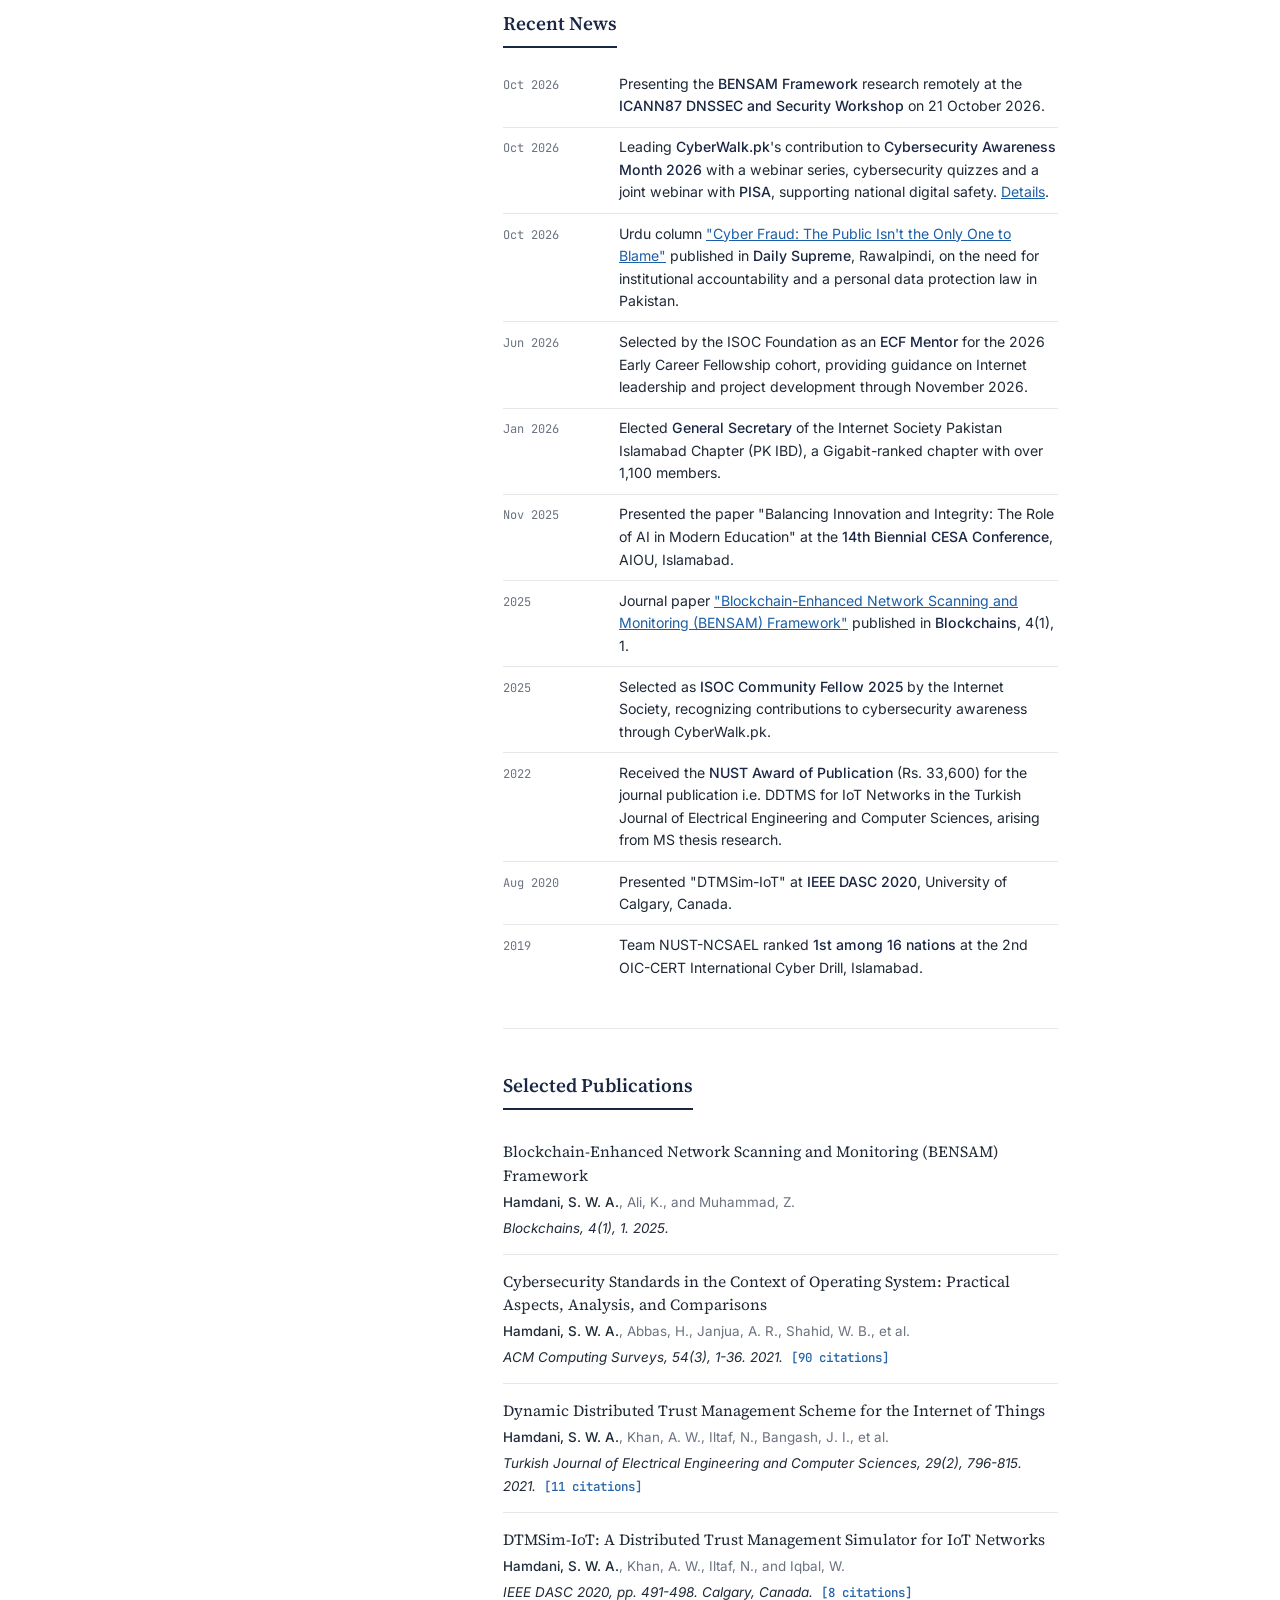
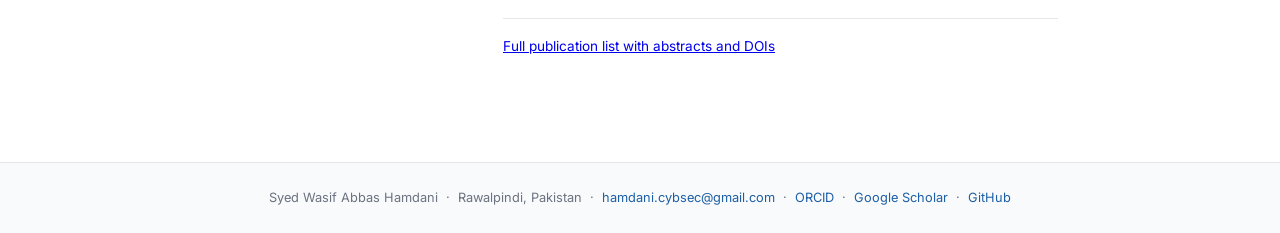
==== commit 2324521e: "Update index.html" ====
--- a/index.html
+++ b/index.html
@@ -291,10 +291,9 @@
        <div class="bio"> 
           <p>I hold an MS in Software Engineering from the National University of Sciences and Technology (NUST), Islamabad. My thesis proposed the Dynamic Distributed Trust Management Scheme (DDTMS), which detects and mitigates On-Off attacks in IoT environments by evaluating node trust dynamically and classifying misbehaving nodes by severity. To validate it, I built DTMSim-IoT, a .NET-based simulation tool now open-sourced on <a href="https://github.com/swhamdani/DTMSim-IoT" target="_blank">GitHub</a>, a pattern I have followed since: I do not just publish an idea, I build the tool that proves it.</p>
           <p>The same pattern began at the Pakistan's National Cyber Security Auditing and Evaluation Lab (NCSAEL), where I led WOSCoT, a Windows OS security compliance toolkit mapping system configurations against NIST, FIPS, Common Criteria, and ISO 27001, the basis of my first author paper in ACM Computing Surveys (Q1), and an Advanced Network Scanning and Monitoring Tool for national infrastructure auditing.</p>
-          <p>This scanning work directly informed my most recent research, the BENSAM Framework, a blockchain-enhanced network scanning and monitoring system published in Blockchains (2025), and the BENSAM Tool built on it, integrating automated network discovery, vulnerability assessment, blockchain-backed audit logging, and tamper-evident security event management, now under review at NDSS 2027. I have been invited to present the BENSAM Framework at the DNSSEC and Security Workshop at ICANN87, Bali, Indonesia (21 October 2026). I am first author on all of my publications, including my paper in the Turkish Journal of Electrical Engineering and Computer Sciences and my presentation at IEEE DASC 2020 in Calgary, Canada.</p>
+         <p>This scanning work directly informed my most recent research, the BENSAM Framework, a blockchain-enhanced network scanning and monitoring system published in Blockchains (2025), and the BENSAM Tool built on it, which integrates automated network discovery, vulnerability assessment, blockchain-backed audit logging, and tamper-evident security event management. The BENSAM Tool implementation and manuscript are currently under revision. I presented the BENSAM Framework as an invited speaker at the DNSSEC and Security Workshop at ICANN87, Bali, Indonesia (21 October 2026, remote presentation). I am first author on all of my publications, including my paper in the Turkish Journal of Electrical Engineering and Computer Sciences and my paper at IEEE DASC 2020.</p>
           <p>I presently serve as General Secretary of the <a href="https://isoc.pk" target="_blank">Internet Society Pakistan Islamabad Chapter</a>, was selected as an <a href="https://www.internetsociety.org/fellowships/community/2025-fellows/" target="_blank">ISOC Community Advocacy Fellow</a> in 2025, and mentor an Early Career Fellow through the ISOC Foundation in 2026. I have also served as visiting faculty in cybersecurity at three Pakistani universities, including <a href="https://fui.edu.pk/" target="_blank">FUI</a>, <a href="https://fjwu.edu.pk/" target="_blank">FJWU</a>, and <a href="https://szabist.edu.pk/" target="_blank">SZABIST Islamabad</a>, from Fall 2020 to Fall 2023.</p>
-          <p>I run <a href="https://cyberwalk.pk" target="_blank">CyberWalk.pk</a> and write cybersecurity and technology columns in Urdu for national newspapers. I am driven by a genuine research curiosity and a proven R&amp;D track record built both within structured research lab environments and independently, and I am now exploring how AI/ML and blockchain techniques can be applied to network security and trust management problems.</p>
-      </div>
+          <p>I run <a href="https://cyberwalk.pk" target="_blank">CyberWalk.pk</a> and write cybersecurity and technology columns in Urdu for national newspapers. I am driven by a genuine research curiosity and a proven R&amp;D track record built both within structured research lab environments and independently, and I am now exploring how AI/ML and blockchain techniques can be applied to network security and trust management problems.</p>      </div>
   </section>
 
     <section>
